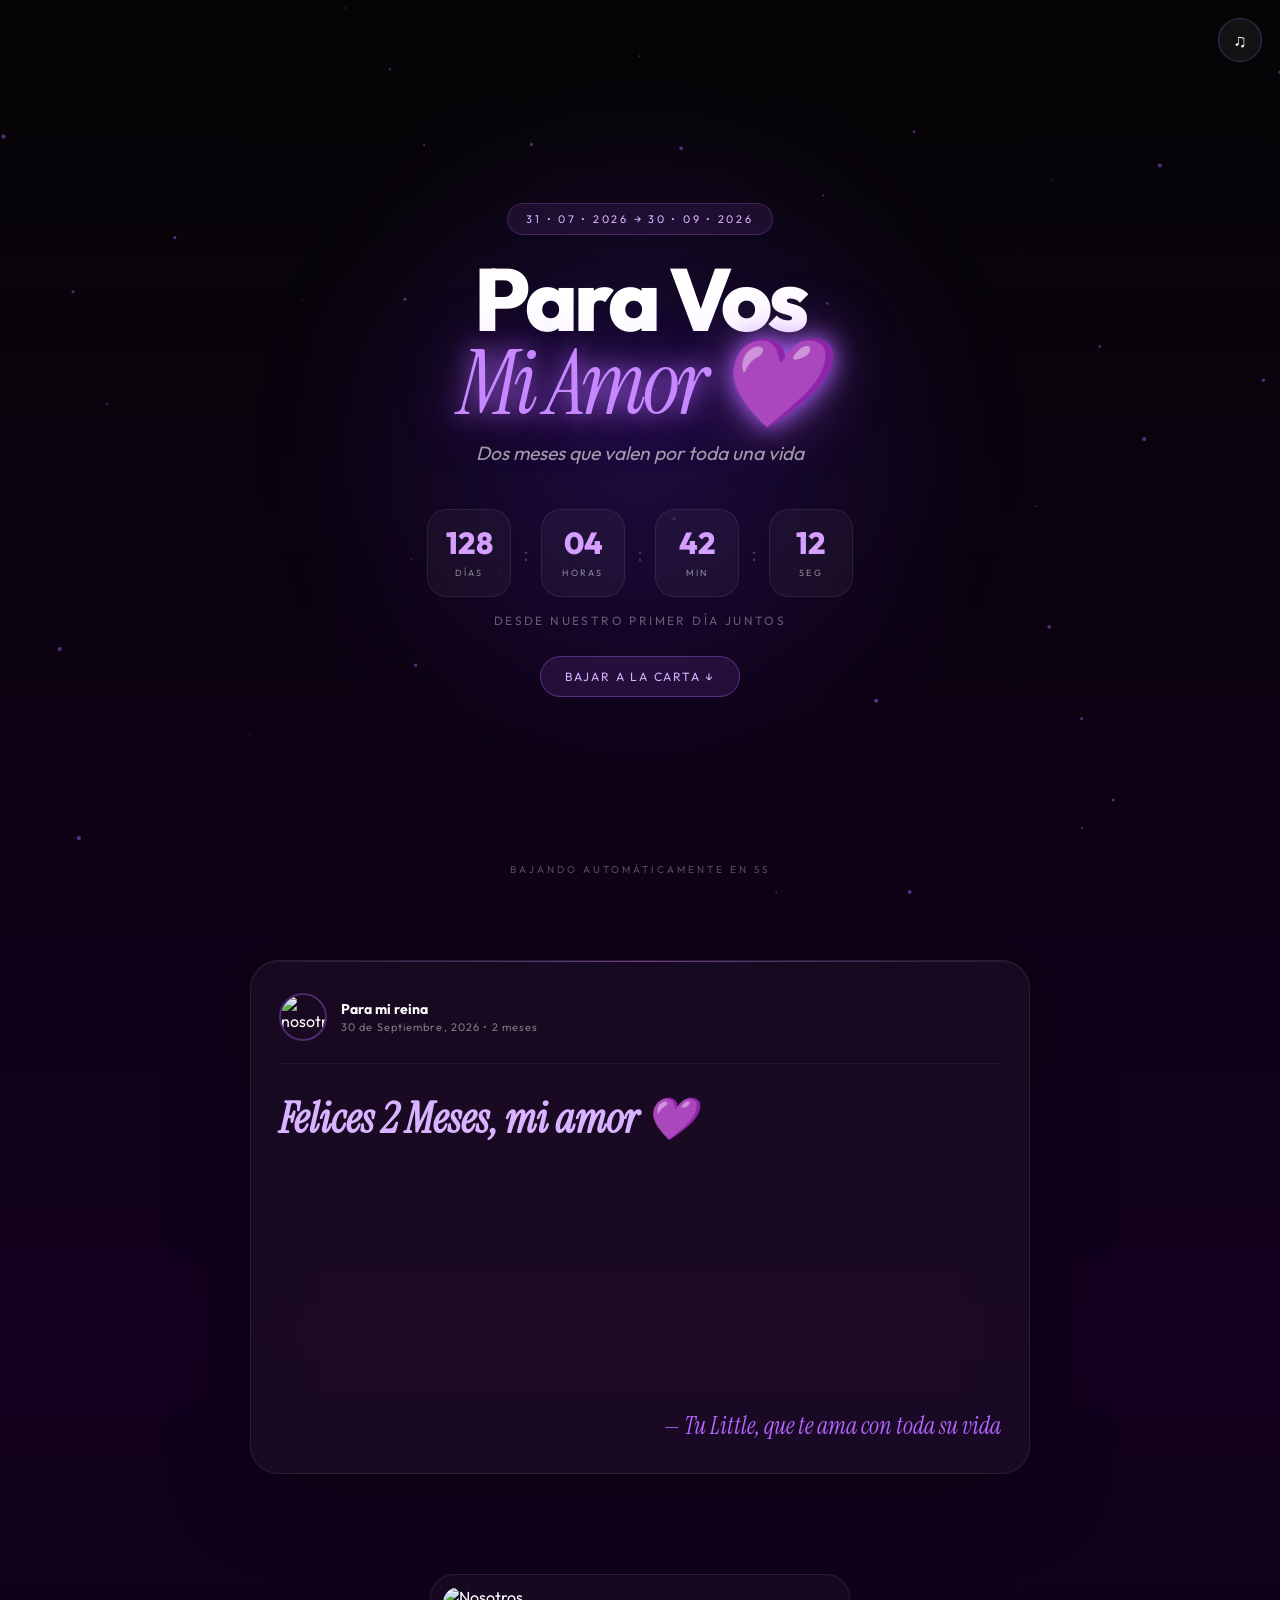
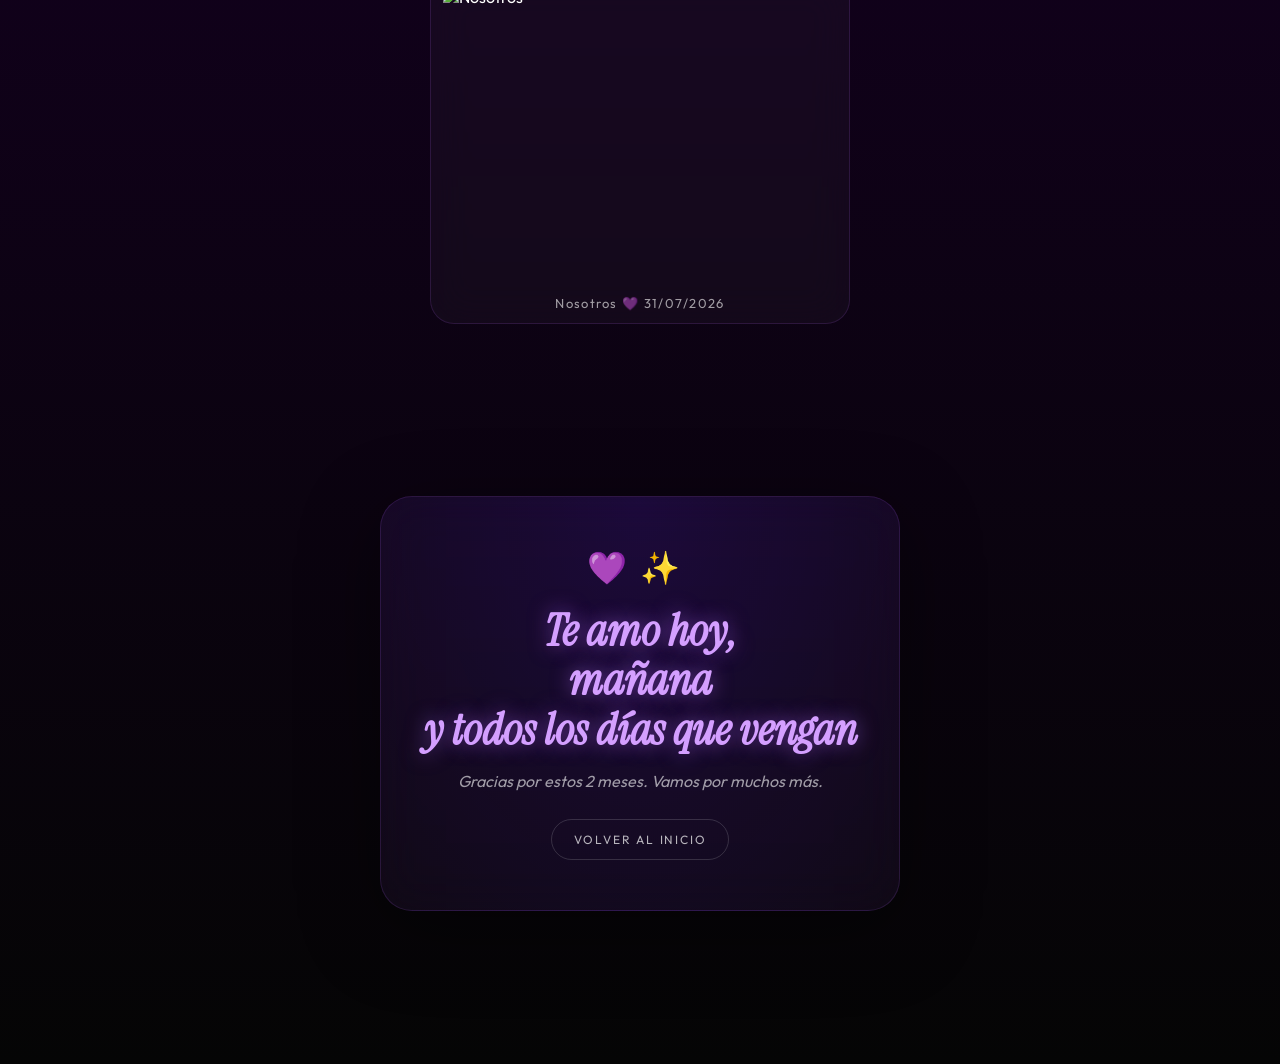
==== carta.html @ 9b6e4257 "Add files via upload" ====
<!DOCTYPE html>
<html lang="es">
<head>
<meta charset="UTF-8">
<meta name="viewport" content="width=device-width, initial-scale=1.0">
<link rel="icon" type="image/jpeg" href="img/nosotros.jpg">
<link rel="apple-touch-icon" href="img/nosotros.jpg">
<meta property="og:image" content="img/nosotros.jpg">
<title>Nuestra Historia 💜</title>
<link rel="stylesheet" href="carta.css">
<link href="https://fonts.googleapis.com/css2?family=Outfit:wght@400;600;800&family=Instrument+Serif:ital@0;1&display=swap" rel="stylesheet">
</head>
<body>
<audio id="music" loop playsinline preload="auto"><source src="audio/cancion.mp3" type="audio/mpeg"><source src="audio/athousandyears.mp3" type="audio/mpeg"></audio>
<button id="musicBtn" class="music-btn" title="Música">♫</button>

<div id="petals"></div>
<canvas id="particles"></canvas>

<section class="hero" id="hero">
    <div class="hero-glow"></div>
    <div class="hero-content" id="heroContent">
        <div class="badge">31 • 07 • 2026 → 30 • 09 • 2026</div>
        <h1>Para Vos<br><span>Mi Amor 💜</span></h1>
        <p class="hero-sub">Dos meses que valen por toda una vida</p>
        
        <div class="contador" id="contador">
            <div class="c-item"><span id="dias">0</span><small>DÍAS</small></div>
            <div class="c-sep">:</div>
            <div class="c-item"><span id="horas">0</span><small>HORAS</small></div>
            <div class="c-sep">:</div>
            <div class="c-item"><span id="minutos">0</span><small>MIN</small></div>
            <div class="c-sep">:</div>
            <div class="c-item"><span id="segundos">0</span><small>SEG</small></div>
        </div>
        <p class="contador-label">Desde nuestro primer día juntos</p>
        <button id="bajarBtn" class="bajar-btn">Bajar a la carta ↓</button>
    </div>
    <div class="scroll-ind" id="scrollInd">bajando automáticamente en 5s</div>
</section>

<section class="letter" id="letterSection">
    <div class="letter-card">
        <div class="letter-header">
            <img src="img/nosotros.jpg" alt="nosotros" class="letter-avatar">
            <div><strong>Para mi reina</strong><span>30 de Septiembre, 2026 • 2 meses</span></div>
        </div>
        <h2>Felices 2 Meses, mi amor 💜</h2>
        <div id="typing"></div>
        <div class="sign">— Tu Little, que te ama con toda su vida</div>
    </div>
</section>

<section class="single-photo">
    <div class="single-photo-card">
        <img src="img/nosotros.jpg" alt="Nosotros">
        <p>Nosotros 💜 31/07/2026</p>
    </div>
</section>

<section class="final">
    <div class="final-card">
        <div class="final-hearts">💜✨</div>
        <h2>Te amo hoy,<br>mañana<br>y todos los días que vengan</h2>
        <p>Gracias por estos 2 meses. Vamos por muchos más.</p>
        <a href="index.html" class="btn-ghost">Volver al inicio</a>
    </div>
</section>

<script src="carta.js"></script>
</body>
</html>
---- carta.css ----
*{margin:0;padding:0;box-sizing:border-box;font-family:'Outfit', sans-serif}
:root{--purple:#b566ff;--deep:#6a00ff}
body{background:linear-gradient(180deg,#050505 0%,#13001f 50%,#050505 100%);color:white;overflow-x:hidden;position:relative}
#particles{position:fixed;inset:0;z-index:0;pointer-events:none}
.music-btn{position:fixed;top:18px;right:18px;z-index:20;width:44px;height:44px;border-radius:50%;border:1px solid rgba(181,102,255,0.3);background:rgba(255,255,255,0.06);backdrop-filter:blur(12px);color:white;font-size:18px;cursor:pointer;transition:0.3s}
.music-btn:hover{background:rgba(181,102,255,0.2)}
.music-btn.playing{background:linear-gradient(135deg,#6a00ff,#b566ff);border-color:transparent}

.hero{min-height:100vh;min-height:100dvh;display:flex;flex-direction:column;justify-content:center;align-items:center;text-align:center;padding:40px 20px;position:relative;z-index:2;transition:0.8s ease}
.hero.fade-out{opacity:0;transform:translateY(-30px);pointer-events:none}
.hero-glow{position:absolute;width:700px;height:700px;background:radial-gradient(circle,rgba(107,44,255,0.22),transparent 70%);top:10%;left:50%;transform:translateX(-50%);filter:blur(40px);pointer-events:none}
.hero-content{max-width:900px;width:100%;position:relative;z-index:2}
.badge{display:inline-block;padding:8px 18px;border-radius:999px;background:rgba(181,102,255,0.1);border:1px solid rgba(181,102,255,0.25);color:#d9b3ff;font-size:11px;letter-spacing:0.25em;margin-bottom:24px;backdrop-filter:blur(10px)}
.hero h1{font-size:clamp(3rem,9vw,5.5rem);font-weight:800;line-height:0.9;letter-spacing:-0.04em}
.hero h1 span{font-family:'Instrument Serif', serif;font-style:italic;font-weight:400;color:#c788ff;text-shadow:0 0 25px #b566ff, 0 0 60px rgba(181,102,255,0.5);display:block;margin-top:6px}
.hero-sub{margin-top:18px;color:rgba(255,255,255,0.6);font-size:clamp(1rem,2vw,1.2rem);font-style:italic}
.contador{display:flex;gap:12px;margin-top:44px;flex-wrap:wrap;justify-content:center;align-items:center}
.c-item{background:rgba(255,255,255,0.04);border:1px solid rgba(255,255,255,0.08);padding:18px 14px;border-radius:20px;backdrop-filter:blur(20px);min-width:84px;display:flex;flex-direction:column;align-items:center;transition:0.3s}
.c-item span{font-size:1.9rem;font-weight:800;color:#d49fff;line-height:1}
.c-item small{font-size:9px;letter-spacing:0.25em;color:rgba(255,255,255,0.5);margin-top:8px}
.c-sep{color:rgba(255,255,255,0.2);font-size:1.4rem;font-weight:300}
.contador-label{margin-top:16px;font-size:12px;letter-spacing:0.2em;text-transform:uppercase;color:rgba(255,255,255,0.35)}
.bajar-btn{margin-top:28px;border:1px solid rgba(181,102,255,0.35);background:rgba(181,102,255,0.12);color:#d9b3ff;padding:12px 24px;border-radius:999px;font-size:12px;letter-spacing:0.15em;text-transform:uppercase;cursor:pointer;backdrop-filter:blur(10px);transition:0.3s}
.bajar-btn:hover{background:rgba(181,102,255,0.22);transform:translateY(-2px)}
.scroll-ind{position:absolute;bottom:24px;left:50%;transform:translateX(-50%);font-size:10px;letter-spacing:0.3em;text-transform:uppercase;color:rgba(255,255,255,0.3);animation:blink 2s infinite}
@keyframes blink{0%,100%{opacity:0.35}50%{opacity:0.15}}

.letter{max-width:820px;margin:0 auto;padding:60px 20px;position:relative;z-index:2}
.letter-card{background:rgba(255,255,255,0.035);border:1px solid rgba(255,255,255,0.08);backdrop-filter:blur(24px);border-radius:28px;padding:32px 28px;box-shadow:0 20px 80px rgba(0,0,0,0.4), inset 0 1px 0 rgba(255,255,255,0.05);position:relative;overflow:hidden}
.letter-card::before{content:'';position:absolute;top:0;left:0;right:0;height:1px;background:linear-gradient(90deg,transparent,rgba(181,102,255,0.5),transparent)}
.letter-header{display:flex;align-items:center;gap:14px;padding-bottom:22px;border-bottom:1px solid rgba(255,255,255,0.06);margin-bottom:28px}
.letter-avatar{width:48px;height:48px;border-radius:50%;object-fit:cover;border:2px solid rgba(181,102,255,0.35)}
.letter-header div{display:flex;flex-direction:column}
.letter-header strong{font-size:14px;color:white}
.letter-header span{font-size:11px;color:rgba(255,255,255,0.45);letter-spacing:0.1em;margin-top:2px}
.letter h2{text-align:left;font-size:clamp(1.8rem,4vw,2.6rem);margin-bottom:24px;font-family:'Instrument Serif', serif;font-style:italic;color:#d9b3ff}
#typing{font-size:1.08rem;line-height:1.95;color:#e8d8ff;white-space:pre-wrap;min-height:200px;word-break:break-word}
#typing .cursor{display:inline-block;width:2px;height:1.2em;background:#b566ff;animation:blinkCursor 1s infinite;vertical-align:middle;margin-left:2px}
@keyframes blinkCursor{0%,50%{opacity:1}51%,100%{opacity:0}}
.sign{margin-top:40px;text-align:right;font-family:'Instrument Serif', serif;font-style:italic;font-size:1.5rem;color:#b566ff}

.single-photo{padding:40px 20px 20px;display:flex;justify-content:center;position:relative;z-index:2}
.single-photo-card{max-width:420px;width:100%;background:rgba(255,255,255,0.03);border:1px solid rgba(181,102,255,0.15);border-radius:24px;padding:12px;backdrop-filter:blur(20px)}
.single-photo-card img{width:100%;aspect-ratio:4/3;object-fit:cover;border-radius:16px;display:block}
.single-photo-card p{text-align:center;margin-top:12px;color:rgba(255,255,255,0.6);font-size:13px;letter-spacing:0.1em}

.final{min-height:80vh;display:flex;justify-content:center;align-items:center;text-align:center;padding:40px 20px;position:relative;z-index:2}
.final-card{background:radial-gradient(ellipse at top, rgba(107,44,255,0.18), rgba(181,102,255,0.06));border:1px solid rgba(181,102,255,0.15);backdrop-filter:blur(24px);border-radius:32px;padding:50px 30px;max-width:520px;width:100%;box-shadow:0 20px 80px rgba(0,0,0,0.4)}
.final-hearts{font-size:2rem;letter-spacing:0.4em;margin-bottom:20px;animation:floatHearts 3s infinite ease-in-out}
@keyframes floatHearts{0%,100%{transform:translateY(0)}50%{transform:translateY(-10px)}}
.final h2{font-size:clamp(1.9rem,5vw,2.8rem);line-height:1.1;color:#d49fff;text-shadow:0 0 20px rgba(181,102,255,0.5);font-family:'Instrument Serif', serif;font-style:italic}
.final p{margin-top:16px;color:rgba(255,255,255,0.6);font-style:italic}
.btn-ghost{display:inline-block;margin-top:28px;border:1px solid rgba(255,255,255,0.15);color:rgba(255,255,255,0.7);background:transparent;padding:12px 22px;border-radius:999px;font-size:12px;letter-spacing:0.15em;text-transform:uppercase;text-decoration:none;transition:0.3s}
.btn-ghost:hover{background:rgba(255,255,255,0.06);color:white}

.petal{position:fixed;top:-50px;font-size:22px;animation:fall linear forwards;z-index:1;pointer-events:none}
@keyframes fall{to{transform:translateY(110vh) rotate(360deg);opacity:0}}

@media(max-width:768px){
    .hero{padding:30px 16px}
    .contador{gap:8px}
    .c-item{min-width:70px;padding:14px 10px;border-radius:16px}
    .c-item span{font-size:1.5rem}
    .letter{padding:30px 14px}
    .letter-card{padding:22px 16px;border-radius:22px}
    .single-photo-card{max-width:92vw}
    .final-card{padding:36px 20px;border-radius:24px}
}
@media(max-width:480px){.c-sep{display:none}.contador{gap:8px}}
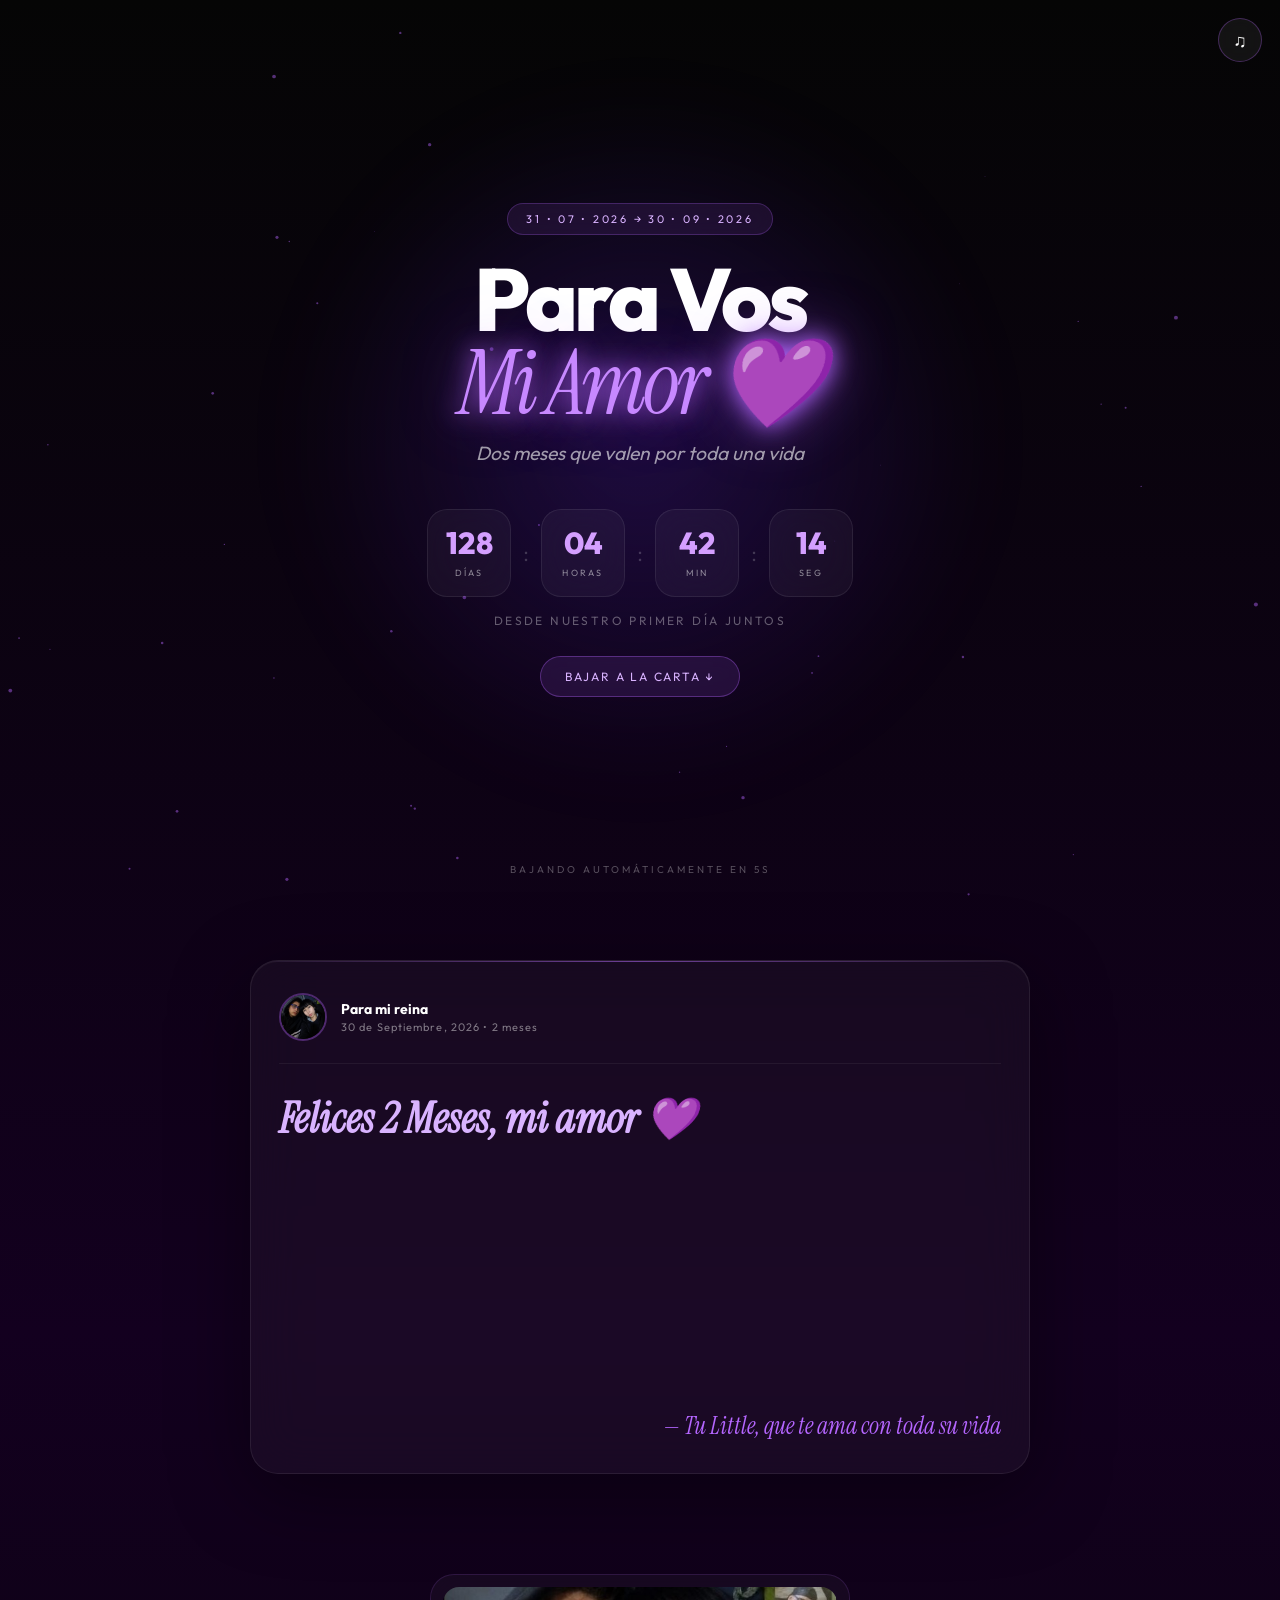
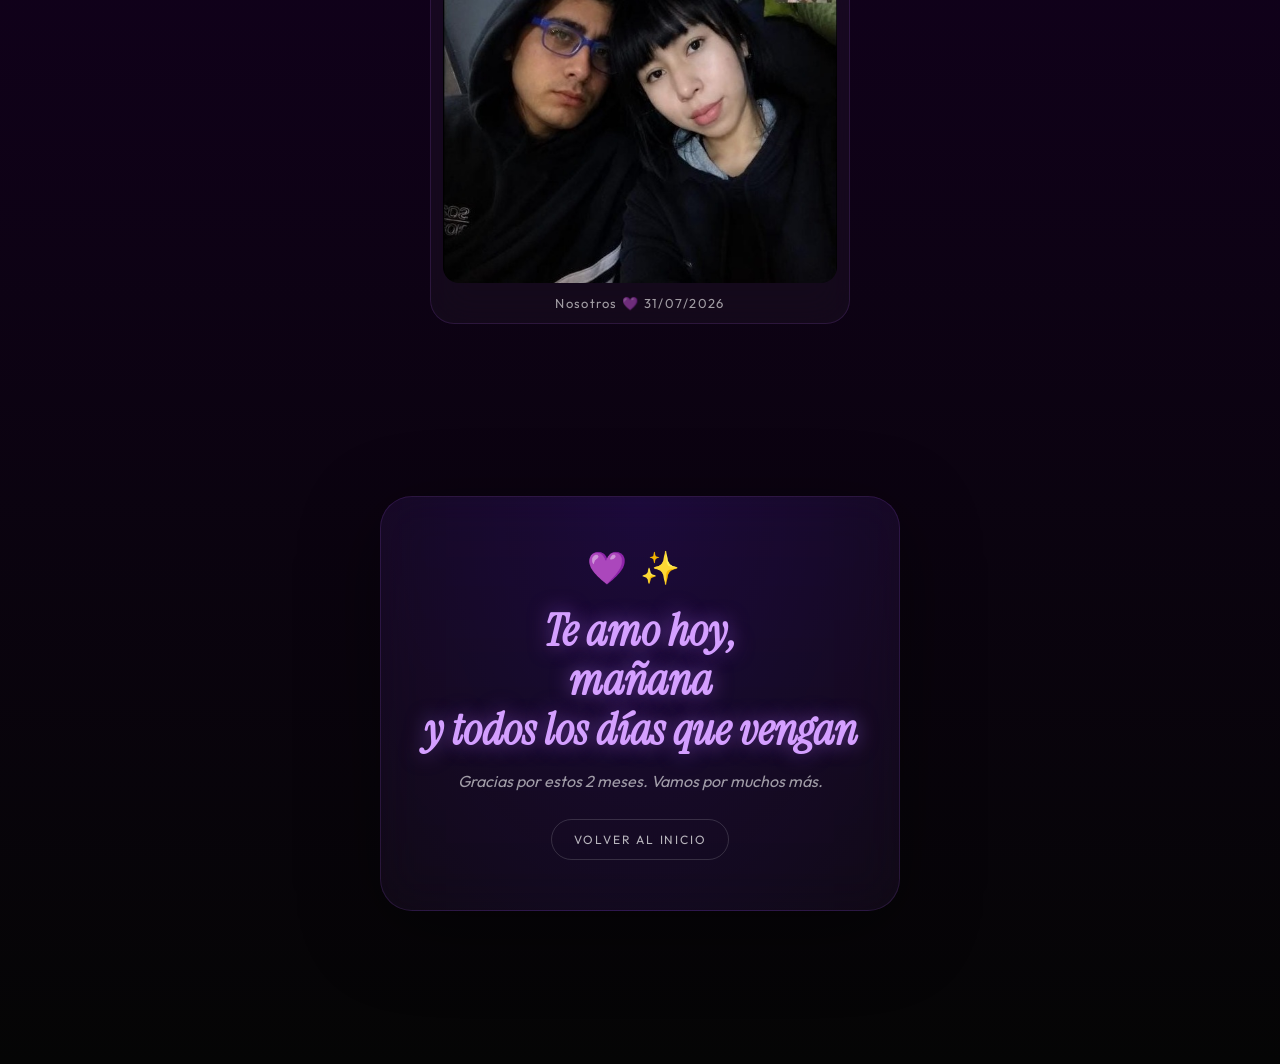
==== commit ef27e4ea: "Update carta.html" ====
--- a/carta.html
+++ b/carta.html
@@ -3,15 +3,15 @@
 <head>
 <meta charset="UTF-8">
 <meta name="viewport" content="width=device-width, initial-scale=1.0">
-<link rel="icon" type="image/jpeg" href="img/nosotros.jpg">
-<link rel="apple-touch-icon" href="img/nosotros.jpg">
-<meta property="og:image" content="img/nosotros.jpg">
+<link rel="icon" type="image/jpeg" href="nosotros.jpg">
+<link rel="apple-touch-icon" href="nosotros.jpg">
+<meta property="og:image" content="nosotros.jpg">
 <title>Nuestra Historia 💜</title>
 <link rel="stylesheet" href="carta.css">
 <link href="https://fonts.googleapis.com/css2?family=Outfit:wght@400;600;800&family=Instrument+Serif:ital@0;1&display=swap" rel="stylesheet">
 </head>
 <body>
-<audio id="music" loop playsinline preload="auto"><source src="audio/cancion.mp3" type="audio/mpeg"><source src="audio/athousandyears.mp3" type="audio/mpeg"></audio>
+<audio id="music" loop playsinline preload="auto"><source src="cancion.mp3" type="audio/mpeg"><source src="audio/athousandyears.mp3" type="audio/mpeg"></audio>
 <button id="musicBtn" class="music-btn" title="Música">♫</button>
 
 <div id="petals"></div>
@@ -42,7 +42,7 @@
 <section class="letter" id="letterSection">
     <div class="letter-card">
         <div class="letter-header">
-            <img src="img/nosotros.jpg" alt="nosotros" class="letter-avatar">
+            <img src="nosotros.jpg" alt="nosotros" class="letter-avatar">
             <div><strong>Para mi reina</strong><span>30 de Septiembre, 2026 • 2 meses</span></div>
         </div>
         <h2>Felices 2 Meses, mi amor 💜</h2>
@@ -53,7 +53,7 @@
 
 <section class="single-photo">
     <div class="single-photo-card">
-        <img src="img/nosotros.jpg" alt="Nosotros">
+        <img src="nosotros.jpg" alt="Nosotros">
         <p>Nosotros 💜 31/07/2026</p>
     </div>
 </section>
